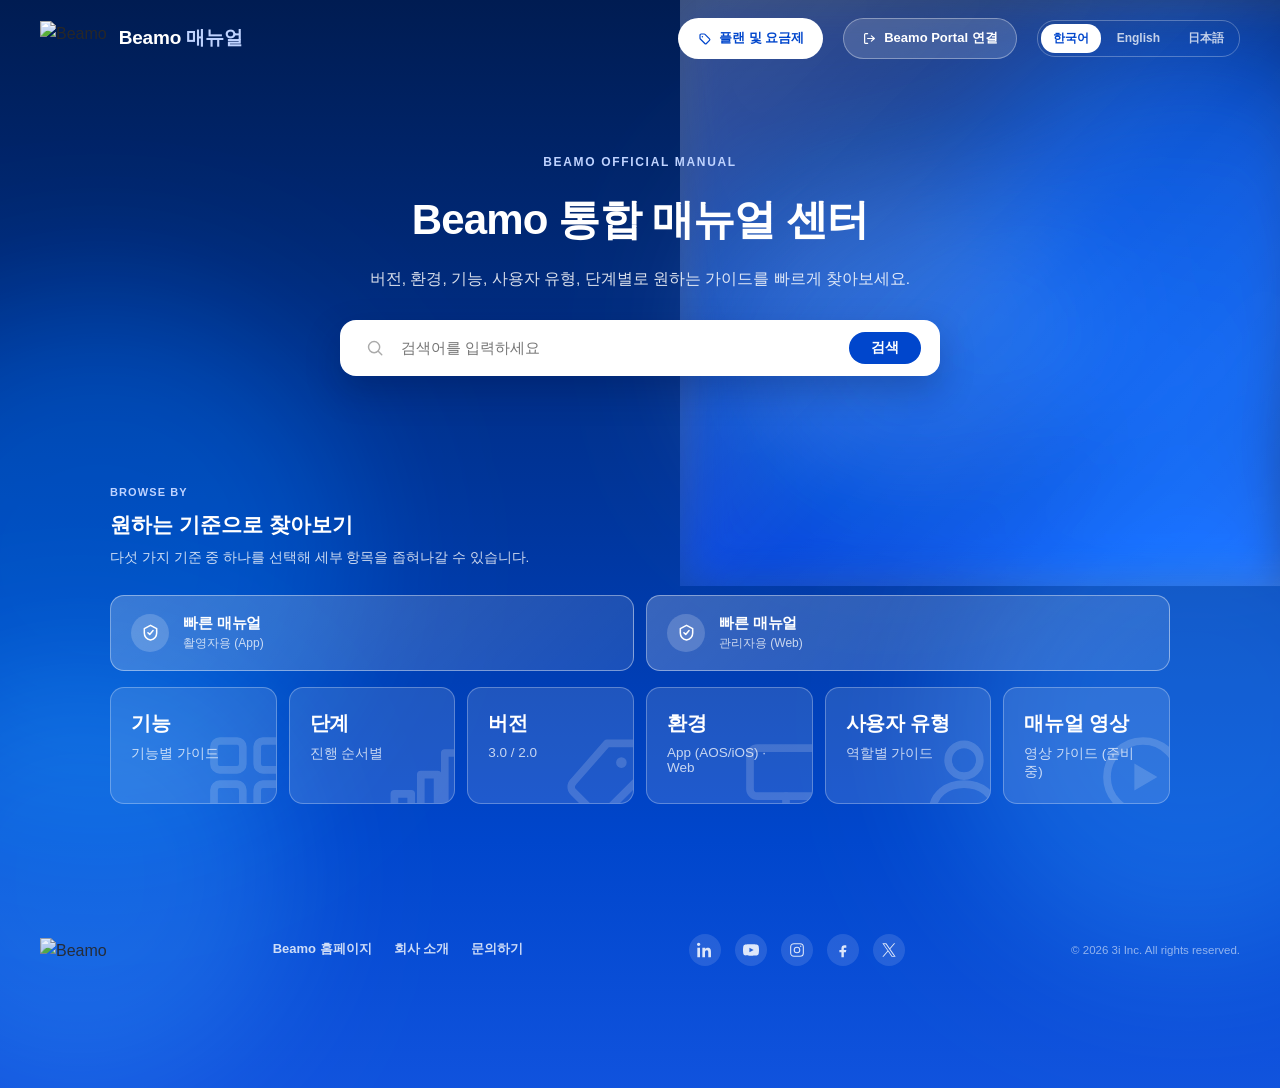
==== index.html @ 16f4d83b "Add plans button to the header in index.html" ====
<!DOCTYPE html>
<html lang="ko">
<head>
<meta charset="UTF-8" />
<meta name="viewport" content="width=device-width, initial-scale=1.0, maximum-scale=1.0, user-scalable=no" />
<title>Beamo Manual Center</title>
<link rel="icon" type="image/png" href="beamo-mark-blue.png" />
<link rel="stylesheet" href="style.css" />
</head>
<body>

<div class="page-blob-3" aria-hidden="true"></div>
<div class="page-blob-4" aria-hidden="true"></div>
<div class="page-blob-5" aria-hidden="true"></div>
<div class="cursor-glow" id="cursor-glow" aria-hidden="true"></div>

<div class="floating-search" id="floating-search">
  <button type="button" class="floating-search-btn" id="floating-search-btn" aria-label="search">
    <svg viewBox="0 0 20 20" fill="none" stroke="currentColor"><circle cx="9" cy="9" r="6.2" stroke-width="1.6"/><path d="M13.6 13.6 17.5 17.5" stroke-width="1.6" stroke-linecap="round"/></svg>
  </button>
  <input type="text" id="floating-search-input" class="floating-search-input" />
  <button type="button" class="floating-search-submit" id="floating-search-submit-btn">검색</button>
</div>

<header>
  <div class="logo" id="logo-home">
    <img src="beamo-mark-white.png" alt="Beamo" class="logo-mark" />
    <div class="logo-text" id="site-name">Beamo <span>매뉴얼</span></div>
  </div>
  <div class="header-right">
    <a href="plans.html" class="portal-btn plans-btn" id="plans-btn">
      <svg viewBox="0 0 20 20" fill="none" stroke="currentColor"><path d="M4 5.5A1.5 1.5 0 0 1 5.5 4h4.09a1.5 1.5 0 0 1 1.06.44l6 6a1.5 1.5 0 0 1 0 2.12l-4.09 4.09a1.5 1.5 0 0 1-2.12 0l-6-6A1.5 1.5 0 0 1 4 9.59V5.5Z" stroke-width="1.6" stroke-linecap="round" stroke-linejoin="round"/><circle cx="7.2" cy="7.7" r="1" fill="currentColor" stroke="none"/></svg>
      <span id="plans-btn-label">플랜 및 요금제</span>
    </a>
    <a href="https://accounts.beamo.ai/login" target="_blank" rel="noopener" class="portal-btn" id="portal-btn">
      <svg viewBox="0 0 20 20"><path d="M7.5 3.5H4.8a1.3 1.3 0 0 0-1.3 1.3v10.4a1.3 1.3 0 0 0 1.3 1.3h2.7M12.5 13.5 16.5 10 12.5 6.5M16 10H7.5" stroke-width="1.6" stroke-linecap="round" stroke-linejoin="round"/></svg>
      <span id="portal-btn-label">Beamo Portal 연결</span>
    </a>
    <div class="lang-switch">
      <button data-lang="ko" class="active">한국어</button>
      <button data-lang="en">English</button>
      <button data-lang="ja">日本語</button>
    </div>
  </div>
</header>

<section class="hero">
  <div class="hero-watermark" aria-hidden="true"></div>
  <div class="hero-label" id="hero-label">BEAMO OFFICIAL MANUAL</div>
  <h1 id="hero-title">Beamo 통합 매뉴얼 센터</h1>
  <p id="hero-subtitle">버전, 환경, 기능, 사용자 유형, 단계별로 원하는 가이드를 빠르게 찾아보세요.</p>
  <div class="hero-search">
    <span class="search-icon" aria-hidden="true"><svg viewBox="0 0 20 20" fill="none" stroke="currentColor"><circle cx="9" cy="9" r="6.2" stroke-width="1.6"/><path d="M13.6 13.6 17.5 17.5" stroke-width="1.6" stroke-linecap="round"/></svg></span>
    <input type="text" id="hero-search-input" placeholder="검색어를 입력하세요" />
    <button type="button" class="hero-search-submit" id="hero-search-submit-btn">검색</button>
  </div>
</section>

<section class="browse" id="browse-section">
  <div class="section-head">
    <div class="eng" id="browse-eng">BROWSE BY</div>
    <h2 id="browse-title">원하는 기준으로 찾아보기</h2>
    <p id="browse-desc">다섯 가지 기준 중 하나를 선택해 세부 항목을 좁혀나갈 수 있습니다.</p>
  </div>

  <div class="quick-manual-row" id="quick-manual-row">
    <button type="button" class="qm-btn" data-key="qm-surveyor-app">
      <span class="qm-icon"><svg viewBox="0 0 20 20" fill="none" stroke="currentColor"><path d="M10 2.5 3.5 6v4.5c0 3.7 2.7 6.4 6.5 7.5 3.8-1.1 6.5-3.8 6.5-7.5V6L10 2.5Z" stroke-width="1.6" stroke-linejoin="round"/><path d="M7.3 10.2 9.2 12l3.5-4" stroke-width="1.6" stroke-linecap="round" stroke-linejoin="round"/></svg></span>
      <span class="qm-content">
        <span class="qm-title" id="qm-surveyor-title"></span>
        <span class="qm-sub" id="qm-surveyor-sub"></span>
      </span>
    </button>
    <button type="button" class="qm-btn" data-key="qm-admin-web">
      <span class="qm-icon"><svg viewBox="0 0 20 20" fill="none" stroke="currentColor"><path d="M10 2.5 3.5 6v4.5c0 3.7 2.7 6.4 6.5 7.5 3.8-1.1 6.5-3.8 6.5-7.5V6L10 2.5Z" stroke-width="1.6" stroke-linejoin="round"/><path d="M7.3 10.2 9.2 12l3.5-4" stroke-width="1.6" stroke-linecap="round" stroke-linejoin="round"/></svg></span>
      <span class="qm-content">
        <span class="qm-title" id="qm-admin-title"></span>
        <span class="qm-sub" id="qm-admin-sub"></span>
      </span>
    </button>
  </div>

  <div class="tabs" id="tabs"></div>
  <div class="breadcrumb" id="breadcrumb"></div>

  <div class="panel" id="panel">
    <div class="chip-list" id="chip-list"></div>
    <div class="result-box">
      <div class="result-title" id="result-title"></div>
      <div id="result-area"></div>
    </div>
  </div>
</section>

<footer>
  <img src="beamo-mark-white.png" alt="Beamo" class="footer-logo" />
  <div class="footer-links" id="footer-links"></div>
  <div class="footer-social" id="footer-social"></div>
  <div class="footer-copy" id="footer-copy"></div>
</footer>

<script src="content-data.js"></script>
<script src="i18n-ui.js"></script>
<script src="app.js"></script>
</body>
</html>
---- style.css ----
@font-face {
  font-family: 'Pretendard';
  src: url('PretendardVariable.woff2') format('woff2-variations'), url('PretendardVariable.woff2') format('woff2');
  font-weight: 45 920;
  font-display: swap;
}

:root{
  --primary:#0046CC;
  --primary-hover:#3370DB;
  --primary-light:#E6EEFF;
  --text:#272727;
  --text-secondary:#4E4E4E;
  --caption:#aaaaaa;
  --border:#e8e8e8;
  --bg:#ffffff;
  --bg-soft:#f8f9fb;
  --gradient-brand:linear-gradient(135deg, #001C52 0%, #0046CC 55%, #2F6BFF 100%);
  --gradient-body-bg:linear-gradient(180deg, #001C52 0%, #0046CC 35%, #2F6BFF 65%, #001C52 100%);
}
*{box-sizing:border-box;margin:0;padding:0;}
html{scroll-behavior:smooth;touch-action:pan-y;-webkit-text-size-adjust:100%;text-size-adjust:100%;}
html.zoom-allowed{touch-action:auto;}
html.zoom-allowed body{touch-action:auto;}
body{
  position:relative;overflow-x:hidden;touch-action:pan-y;
  font-family:'Pretendard', -apple-system, sans-serif;
  color:var(--text);
  background-color:#001C52;
  background-image:var(--gradient-body-bg);
  background-size:100% 2400px;
  background-repeat:no-repeat;
  line-height:1.6;
}
body::before{
  content:"";position:absolute;z-index:-1;pointer-events:none;
  top:20px;right:-140px;width:460px;height:460px;border-radius:50%;
  background:#2F6BFF;filter:blur(70px);opacity:0.42;mix-blend-mode:screen;
  animation:pageBlobA 18s ease-in-out infinite;
}
body::after{
  content:"";position:absolute;z-index:-1;pointer-events:none;
  top:300px;left:-160px;width:520px;height:520px;border-radius:50%;
  background:#0046CC;filter:blur(70px);opacity:0.45;mix-blend-mode:screen;
  animation:pageBlobB 22s ease-in-out infinite;
}
.page-blob-3{
  position:absolute;z-index:-1;pointer-events:none;
  top:170px;left:56%;width:340px;height:340px;border-radius:50%;
  background:#7fa8ff;filter:blur(65px);opacity:0.28;mix-blend-mode:screen;
  animation:pageBlobC 15s ease-in-out infinite;
}
.page-blob-4{
  position:absolute;z-index:-1;pointer-events:none;
  bottom:40px;right:-150px;width:480px;height:480px;border-radius:50%;
  background:#2F6BFF;filter:blur(70px);opacity:0.4;mix-blend-mode:screen;
  animation:pageBlobD 19s ease-in-out infinite;
}
.page-blob-5{
  position:absolute;z-index:-1;pointer-events:none;
  bottom:-90px;left:-130px;width:420px;height:420px;border-radius:50%;
  background:#2F6BFF;filter:blur(65px);opacity:0.36;mix-blend-mode:screen;
  animation:pageBlobE 16s ease-in-out infinite;
}
@keyframes pageBlobA{0%,100%{transform:translate(0,0) scale(1);}50%{transform:translate(-40px,35px) scale(1.12);}}
@keyframes pageBlobB{0%,100%{transform:translate(0,0) scale(1);}50%{transform:translate(35px,-30px) scale(1.08);}}
@keyframes pageBlobC{0%,100%{transform:translate(0,0) scale(1);}50%{transform:translate(-25px,-30px) scale(0.92);}}
@keyframes pageBlobD{0%,100%{transform:translate(0,0) scale(1);}50%{transform:translate(-30px,-25px) scale(1.1);}}
@keyframes pageBlobE{0%,100%{transform:translate(0,0) scale(1);}50%{transform:translate(30px,20px) scale(0.94);}}
@media (prefers-reduced-motion: reduce){
  body::before,body::after,.page-blob-3,.page-blob-4,.page-blob-5{animation:none !important;}
}
.cursor-glow{
  position:fixed;top:0;left:0;z-index:9999;pointer-events:none;
  width:26px;height:26px;margin:-13px 0 0 -13px;border-radius:50%;
  background:radial-gradient(circle, rgba(120,170,255,0.9) 0%, rgba(70,140,255,0.35) 45%, rgba(70,140,255,0) 72%);
  filter:blur(3px);mix-blend-mode:screen;
  opacity:0;transition:opacity .25s ease, transform .12s ease-out;
  will-change:transform;
}
.cursor-glow.active{opacity:1;}
@media (prefers-reduced-motion: reduce){
  .cursor-glow{transition:opacity .25s ease;}
}
a{text-decoration:none;color:inherit;}
button{font-family:inherit;cursor:pointer;border:none;background:none;}
ul{list-style:none;}

/* ---------- Header ---------- */
header{
  position:sticky;top:0;z-index:50;
  display:flex;align-items:center;justify-content:space-between;
  padding:18px 40px;
  background:transparent;
  box-shadow:none;
  transition:background .25s ease, box-shadow .25s ease, backdrop-filter .25s ease;
}
header.scrolled{
  background:rgba(0,20,70,0.62);
  backdrop-filter:blur(14px) saturate(1.4);
  -webkit-backdrop-filter:blur(14px) saturate(1.4);
  box-shadow:0 2px 18px rgba(0,20,70,0.18);
}
.logo{display:flex;align-items:center;gap:12px;cursor:pointer;}
.logo-mark{
  height:34px;width:auto;display:block;flex-shrink:0;
}
.logo-text{font-weight:800;font-size:19px;letter-spacing:-0.01em;color:#fff;white-space:nowrap;}
.logo-text span{color:#BFD3FF;}
.header-right{display:flex;align-items:center;gap:20px;}
.portal-btn{
  display:flex;align-items:center;gap:7px;
  padding:9px 18px;border:1.5px solid rgba(255,255,255,0.35);border-radius:22px;
  background:rgba(255,255,255,0.14);color:#fff;font-size:13px;font-weight:700;
  white-space:nowrap;transition:all .15s ease;
}
.portal-btn svg{width:15px;height:15px;stroke:currentColor;fill:none;flex-shrink:0;}
.portal-btn:hover{background:#fff;color:var(--primary);border-color:transparent;}
.plans-btn{background:#fff;color:var(--primary);border-color:transparent;}
.plans-btn:hover{background:var(--primary-light);color:var(--primary);}
.lang-switch{display:flex;gap:4px;border:1.5px solid rgba(255,255,255,0.28);border-radius:18px;padding:3px;}
.lang-switch button{
  font-size:12px;font-weight:600;padding:6px 12px;border-radius:14px;color:rgba(255,255,255,0.75);
}
.lang-switch button.active{background:#fff;color:var(--primary);}

/* ---------- Hero ---------- */
.hero{
  position:relative;overflow:visible;
  text-align:center;padding:76px 24px 60px;
  background:transparent;
  transition:padding .6s cubic-bezier(.4,0,.2,1), text-align .6s ease;
}
.hero-watermark{
  position:absolute;top:50%;right:-60px;transform:translateY(-50%);
  width:660px;height:660px;pointer-events:none;
  -webkit-mask-image:url("beamo-mark-white.png");
  mask-image:url("beamo-mark-white.png");
  -webkit-mask-size:contain;mask-size:contain;
  -webkit-mask-repeat:no-repeat;mask-repeat:no-repeat;
  -webkit-mask-position:center;mask-position:center;
  background:linear-gradient(135deg, rgba(255,255,255,0.22) 0%, rgba(255,255,255,0.04) 55%, rgba(255,255,255,0.12) 100%);
  backdrop-filter:blur(22px) saturate(1.3) brightness(1.12);
  -webkit-backdrop-filter:blur(22px) saturate(1.3) brightness(1.12);
  filter:drop-shadow(0 0 40px rgba(255,255,255,0.14));
  animation:heroMarkFloat 10s ease-in-out infinite;
  transition:opacity .6s ease;
}
.hero-watermark::after{
  content:"";position:absolute;inset:0;
  -webkit-mask-image:inherit;mask-image:inherit;
  -webkit-mask-size:contain;mask-size:contain;
  -webkit-mask-repeat:no-repeat;mask-repeat:no-repeat;
  -webkit-mask-position:center;mask-position:center;
  background:linear-gradient(200deg, rgba(255,255,255,0.32) 0%, rgba(255,255,255,0) 30%);
  mix-blend-mode:overlay;
}
@keyframes heroMarkFloat{0%,100%{transform:translateY(-50%) rotate(0deg);}50%{transform:translateY(calc(-50% + 14px)) rotate(-1.5deg);}}
@media (prefers-reduced-motion: reduce){
  .hero-watermark{animation:none !important;}
}
.hero-label{
  position:relative;z-index:2;font-size:12px;font-weight:700;color:#BFD3FF;letter-spacing:0.14em;
  margin-bottom:14px;max-height:40px;overflow:hidden;
  transition:opacity .5s ease, max-height .6s ease, margin .6s ease;
}
.hero h1{
  position:relative;z-index:2;font-size:42px;font-weight:800;letter-spacing:-0.02em;margin-bottom:14px;color:#fff;
  transition:font-size .6s cubic-bezier(.4,0,.2,1), margin .6s ease;
}
.hero p{
  position:relative;z-index:2;font-size:15.5px;color:rgba(255,255,255,0.85);margin-bottom:28px;
  max-height:80px;overflow:hidden;
  transition:opacity .5s ease, max-height .6s ease, margin .6s ease;
}
.hero-search{
  position:relative;z-index:2;max-width:600px;margin:0 auto;display:flex;align-items:center;gap:10px;
  background:#fff;border:1.5px solid rgba(255,255,255,0.4);border-radius:16px;
  padding:11px 18px;box-shadow:0 14px 34px rgba(0,15,60,0.25);
  max-height:80px;
  transition:opacity .45s ease, max-height .6s ease, margin .6s ease, padding .6s ease, border-width .45s ease, box-shadow .45s ease, visibility 0s linear 0s;
}
.hero-search input{flex:1;min-width:0;border:none;outline:none;font-size:14.5px;font-family:inherit;}
.hero-search .search-icon{display:flex;align-items:center;justify-content:center;color:var(--caption);flex-shrink:0;width:32px;height:32px;border-radius:50%;}
.hero-search .search-icon svg{width:18px;height:18px;stroke:currentColor;fill:none;}
.hero-search-submit{
  flex-shrink:0;background:var(--primary);color:#fff;font-size:13.5px;font-weight:700;
  padding:7px 22px;border-radius:20px;transition:background .15s ease;
}
.hero-search-submit:hover{background:var(--primary-hover);}

/* ---------- Hero: compact state once the user starts browsing ---------- */
body.browsing .hero{padding:20px 40px;text-align:left;}
body.browsing .hero-watermark{opacity:0;}
body.browsing .hero-label{opacity:0;max-height:0;margin-bottom:0;pointer-events:none;}
body.browsing .hero h1{font-size:17px;margin-bottom:0;}
body.browsing .hero p{opacity:0;max-height:0;margin-bottom:0;pointer-events:none;}
body.browsing .hero-search{
  opacity:0;max-height:0;margin:0;padding:0;border-width:0;box-shadow:none;overflow:hidden;
  pointer-events:none;visibility:hidden;
  transition:opacity .45s ease, max-height .6s ease, margin .6s ease, padding .6s ease, border-width .45s ease, box-shadow .45s ease, visibility 0s linear .6s;
}

/* ---------- Floating search (shown once compact, hover/focus to expand) ---------- */
.floating-search{
  position:fixed;right:28px;bottom:48px;z-index:70;
  display:flex;align-items:center;
  background:#fff;border-radius:26px;
  box-shadow:0 10px 30px rgba(0,20,70,0.22);
  width:52px;height:52px;overflow:hidden;
  opacity:0;transform:translateY(14px) scale(0.92);pointer-events:none;
  transition:width .4s cubic-bezier(.4,0,.2,1), opacity .45s ease, transform .45s ease, box-shadow .2s ease;
}
body.browsing .floating-search{opacity:1;transform:translateY(0) scale(1);pointer-events:auto;}
body.mobile-article-view .floating-search{display:none;}
.floating-search:hover,
.floating-search:focus-within{
  width:360px;box-shadow:0 14px 38px rgba(0,20,70,0.3);
}
.floating-search-btn{
  width:52px;height:52px;flex-shrink:0;
  display:flex;align-items:center;justify-content:center;
  color:var(--primary);background:none;border:none;cursor:pointer;border-radius:50%;
}
.floating-search-btn svg{width:19px;height:19px;stroke:currentColor;fill:none;}
.floating-search-input{
  flex:1;min-width:0;border:none;outline:none;background:none;
  font-size:13.5px;font-family:inherit;color:var(--text);
  padding-right:0;opacity:0;
  transition:opacity .2s ease .1s;
}
.floating-search:hover .floating-search-input,
.floating-search:focus-within .floating-search-input{
  opacity:1;padding-right:10px;
}
.floating-search-submit{
  flex-shrink:0;background:var(--primary);color:#fff;font-size:13px;font-weight:700;
  padding:0 18px;height:38px;margin-right:7px;border-radius:19px;
  width:0;opacity:0;overflow:hidden;padding-left:0;padding-right:0;margin-right:0;
  transition:opacity .2s ease, background .15s ease;
}
.floating-search:hover .floating-search-submit,
.floating-search:focus-within .floating-search-submit{
  width:auto;opacity:1;padding:0 18px;margin-right:7px;
}
.floating-search-submit:hover{background:var(--primary-hover);}
@media (prefers-reduced-motion: reduce){
  .hero,.hero-watermark,.hero-label,.hero h1,.hero p,.hero-search,.floating-search,.floating-search-input{transition:none !important;}
}

/* ---------- Browse-by section ---------- */
.browse{padding:48px 40px 72px;max-width:1140px;margin:0 auto;}
.section-head{margin-bottom:26px;}
.section-head .eng{font-size:11px;font-weight:700;color:#BFD3FF;letter-spacing:0.1em;margin-bottom:6px;}
.section-head h2{font-size:21px;font-weight:800;color:#fff;}
.section-head p{font-size:13.5px;color:rgba(255,255,255,0.8);margin-top:6px;word-break:keep-all;}

.tabs{
  display:grid;grid-template-columns:repeat(6,1fr);gap:12px;margin-bottom:26px;
}
.tab-btn{
  position:relative;overflow:hidden;
  display:flex;flex-direction:column;align-items:flex-start;gap:8px;
  padding:22px 20px;border:1.5px solid rgba(255,255,255,0.28);border-radius:14px;
  background:rgba(255,255,255,0.12);transition:all .15s ease;text-align:left;
}
.tab-btn:hover{border-color:rgba(255,255,255,0.5);background:rgba(255,255,255,0.18);}
.tab-btn.active{
  background:#fff;border-color:transparent;
  box-shadow:
    0 0 32px 6px rgba(70,140,255,0.7),
    0 14px 30px rgba(0,10,45,0.4);
}
.tab-icon{
  position:absolute;z-index:0;bottom:-22px;right:-22px;
  width:96px;height:96px;color:#fff;opacity:0.16;pointer-events:none;
}
.tab-icon svg{width:100%;height:100%;stroke:currentColor;fill:none;}
.tab-btn.active .tab-icon{color:var(--primary);}
.tab-content{position:relative;z-index:1;display:flex;flex-direction:column;gap:8px;}
.tab-title{font-size:19.5px;font-weight:800;color:#fff;letter-spacing:-0.01em;}
.tab-btn.active .tab-title{color:var(--text);}
.tab-sub{font-size:13.5px;color:rgba(255,255,255,0.75);}
.tab-btn.active .tab-sub{color:var(--caption);}

/* quick manual CTA row (above the 5 browse-by cards) */
.quick-manual-row{
  display:grid;grid-template-columns:1fr 1fr;gap:12px;margin-bottom:16px;
}
.qm-btn{
  display:flex;align-items:center;gap:14px;
  padding:18px 20px;border:1.5px solid rgba(255,255,255,0.4);border-radius:14px;
  background:linear-gradient(135deg, rgba(255,255,255,0.22) 0%, rgba(255,255,255,0.1) 100%);
  text-align:left;transition:all .15s ease;
}
.qm-btn:hover{border-color:#fff;background:linear-gradient(135deg, rgba(255,255,255,0.3) 0%, rgba(255,255,255,0.14) 100%);}
.qm-btn.active{
  background:#fff;border-color:transparent;
  box-shadow:
    0 0 32px 6px rgba(70,140,255,0.7),
    0 14px 30px rgba(0,10,45,0.4);
}
.qm-icon{
  flex-shrink:0;width:38px;height:38px;border-radius:50%;
  display:flex;align-items:center;justify-content:center;
  background:rgba(255,255,255,0.18);color:#fff;
}
.qm-btn.active .qm-icon{background:var(--primary-light);color:var(--primary);}
.qm-icon svg{width:19px;height:19px;}
.qm-content{display:flex;flex-direction:column;gap:2px;}
.qm-title{font-size:15px;font-weight:800;color:#fff;letter-spacing:-0.01em;}
.qm-btn.active .qm-title{color:var(--text);}
.qm-sub{font-size:12px;color:rgba(255,255,255,0.75);}
.qm-btn.active .qm-sub{color:var(--caption);}

/* breadcrumb */
.breadcrumb{
  display:none;align-items:center;flex-wrap:wrap;gap:7px;font-size:13px;color:var(--text-secondary);
  margin-bottom:18px;padding:12px 16px;background:#fff;border-radius:10px;
  box-shadow:0 4px 14px rgba(0,20,70,0.12);
}
body.browsing .breadcrumb{display:flex;}
.breadcrumb b{color:var(--primary);font-weight:700;cursor:pointer;}
.breadcrumb .crumb-current{color:var(--text);font-weight:700;}

/* panel: chip list + results — hidden on first landing until a card is picked */
.panel{display:none;grid-template-columns:1fr 1.7fr;gap:22px;align-items:stretch;transition:grid-template-columns .15s ease;}
body.browsing .panel{display:grid;}
.panel.reading-mode{grid-template-columns:1fr;}
.panel.reading-mode .chip-list{display:none;}
.chip-list{display:flex;flex-direction:column;gap:9px;}
.chip{
  display:flex;align-items:center;justify-content:space-between;gap:10px;
  padding:13px 16px;border:1.5px solid transparent;border-radius:12px;
  font-size:13.5px;font-weight:700;color:var(--text);background:#fff;transition:all .15s ease;
  box-shadow:0 4px 14px rgba(0,20,70,0.12);
}
.chip:hover{border-color:var(--primary);box-shadow:0 6px 16px rgba(0,20,70,0.18);}
.chip.active{background:var(--primary-light);border-color:var(--primary);color:var(--primary);}
.chip .count{font-size:11.5px;color:var(--caption);font-weight:600;}
.chip.active .count{color:var(--primary);}

/* result / article list */
.result-box{
  border:1px solid var(--border);border-radius:12px;padding:18px;min-height:320px;background:#fff;
  box-shadow:0 10px 30px rgba(0,20,70,0.16);
  transition:max-width .15s ease, padding .15s ease;
}
.panel.reading-mode .result-box{
  padding:36px 44px;background:#fff;
}
.result-title{font-size:13.5px;font-weight:700;margin-bottom:15px;color:var(--text-secondary);}
.panel.reading-mode .result-title{display:none;}
.article-card{
  display:flex;align-items:flex-start;gap:13px;
  background:#fff;border:1.5px solid var(--border);border-radius:11px;
  padding:15px 16px;margin-bottom:10px;cursor:pointer;transition:all .15s;
}
.article-card:hover{border-color:var(--primary);box-shadow:0 6px 16px rgba(0,70,204,0.08);}
.article-card .badge{
  flex-shrink:0;font-size:10.5px;font-weight:700;color:var(--primary);
  background:var(--primary-light);border-radius:6px;padding:4px 9px;white-space:nowrap;
}
.article-card .a-title{font-size:14.5px;font-weight:700;color:var(--text);margin-bottom:4px;}
.article-card .a-snippet{font-size:12.5px;color:var(--text-secondary);
  display:-webkit-box;-webkit-line-clamp:2;-webkit-box-orient:vertical;overflow:hidden;}
.article-card mark{background:var(--primary-light);color:var(--primary);font-weight:700;border-radius:3px;padding:0 1px;}
.empty-state{
  display:flex;flex-direction:column;align-items:center;justify-content:center;
  height:260px;color:var(--caption);font-size:13px;text-align:center;gap:6px;
}
.empty-state .em-icon{font-size:28px;margin-bottom:4px;}

/* article detail — full document reading view */
.article-detail{background:#fff;border-radius:12px;}
.a-top-row{display:flex;align-items:center;justify-content:space-between;gap:12px;margin-bottom:24px;flex-wrap:wrap;}
.back-btn{
  display:inline-flex;align-items:center;gap:7px;font-size:13.5px;font-weight:700;
  color:var(--primary);padding:9px 6px;
}
.share-btn{
  display:inline-flex;align-items:center;gap:7px;font-size:13px;font-weight:700;
  color:var(--primary);background:var(--primary-light);border-radius:8px;padding:8px 14px;
  transition:all .15s ease;
}
.share-btn svg{width:16px;height:16px;flex-shrink:0;}
.share-btn:hover{background:var(--primary);color:#fff;}
.share-btn.copied{background:#1a9c5e;color:#fff;}
.article-detail .a-badge-row{margin-bottom:12px;}
.article-detail .a-badge-row span{
  font-size:11.5px;font-weight:700;color:var(--primary);background:var(--primary-light);
  padding:5px 12px;border-radius:7px;
}
.article-detail h3.a-doc-title{font-size:27px;font-weight:800;margin-bottom:26px;line-height:1.4;letter-spacing:-0.01em;}
.article-body{font-size:15px;color:var(--text-secondary);}
.article-body h2{font-size:18px;font-weight:700;color:var(--text);margin:28px 0 12px;}
.article-body h3{font-size:15.5px;font-weight:700;color:var(--text);margin:22px 0 10px;}
.article-body h4{font-size:14px;font-weight:700;color:var(--text);margin:18px 0 8px;}
.article-body p{margin-bottom:14px;line-height:1.8;}
.article-body ul, .article-body ol{margin:0 0 14px 22px;}
.article-body ul{list-style:disc;}
.article-body ul ul{list-style:circle;margin-bottom:0;}
.article-body li{margin-bottom:8px;line-height:1.8;}
.article-body strong{color:var(--text);font-weight:700;}
.article-body hr{border:none;border-top:1px solid var(--border);margin:26px 0;}
.article-body img{max-width:100%;height:auto;border-radius:10px;border:1px solid var(--border);margin:10px 0 18px;display:block;cursor:zoom-in;transition:opacity .15s ease;}
.article-body img:hover{opacity:0.88;}
.article-body img.img-portrait{max-width:50%;}

/* image lightbox */
.lightbox-overlay{
  position:fixed;inset:0;z-index:200;background:rgba(20,20,24,0.88);
  display:none;align-items:center;justify-content:center;padding:40px;
  cursor:zoom-out;
}
.lightbox-overlay.open{display:flex;}
.lightbox-overlay .lightbox-img{
  max-width:100%;max-height:100%;border-radius:8px;
  box-shadow:0 20px 60px rgba(0,0,0,0.5);cursor:default;
}
.lightbox-overlay .lightbox-close{
  position:absolute;top:20px;right:28px;font-size:32px;line-height:1;color:#fff;
  background:rgba(255,255,255,0.12);border-radius:50%;width:40px;height:40px;
  display:flex;align-items:center;justify-content:center;cursor:pointer;
}
.lightbox-overlay .lightbox-close:hover{background:rgba(255,255,255,0.24);}
.article-body table{width:100%;border-collapse:collapse;margin:12px 0 20px;font-size:12.5px;}
.article-body th, .article-body td{border:1px solid var(--border);padding:9px 11px;text-align:left;vertical-align:top;white-space:normal;word-break:keep-all;overflow-wrap:break-word;}
/* Japanese prose has no spaces to break at — keep-all would refuse to wrap at all and blow out the table width, so let Japanese use normal CJK line-breaking instead */
html:lang(ja) .article-body th, html:lang(ja) .article-body td{word-break:normal;}
.article-body th{background:var(--bg-soft);font-weight:700;color:var(--text);}
.article-body td[colspan]{background:var(--primary-light);font-weight:600;color:var(--text);}
.article-body a[data-goto-key]{color:var(--primary);font-weight:600;text-decoration:underline;cursor:pointer;}
.article-body a[data-goto-key]:hover{color:var(--primary-hover);}
.article-body a[data-goto-key] strong{color:inherit;}

.external-link-box{
  margin-top:24px;padding:16px 18px;background:var(--primary-light);border-radius:12px;
  display:flex;align-items:center;justify-content:space-between;gap:12px;flex-wrap:wrap;
}
.external-link-box span{font-size:13.5px;color:var(--text);font-weight:500;}
.external-link-box a.ext-btn{
  background:var(--gradient-brand);color:#fff;font-size:13px;font-weight:700;
  padding:10px 18px;border-radius:9px;white-space:nowrap;box-shadow:0 4px 12px rgba(0,70,204,0.25);
}

/* search results mode */
.search-info{font-size:13px;color:var(--text-secondary);margin-bottom:15px;}
.search-info b{color:var(--primary);}

/* ---------- Footer ---------- */
footer{
  padding:32px 40px;
  display:flex;justify-content:space-between;align-items:center;flex-wrap:wrap;gap:16px;
  background:transparent;
}
.footer-logo{height:24px;width:auto;opacity:0.9;}
.footer-links{display:flex;gap:22px;font-size:13px;color:rgba(255,255,255,0.8);flex-wrap:wrap;}
.footer-links button,.footer-links a{font-size:13px;font-weight:600;color:rgba(255,255,255,0.8);}
.footer-links button:hover,.footer-links a:hover{color:#fff;}
.footer-social{display:flex;gap:14px;align-items:center;}
.footer-social .social-link{display:flex;align-items:center;justify-content:center;width:32px;height:32px;border-radius:50%;background:rgba(255,255,255,0.12);color:rgba(255,255,255,0.85);transition:all .15s ease;}
.footer-social .social-link svg{width:16px;height:16px;}
.footer-social .social-link:hover{background:rgba(255,255,255,0.22);color:#fff;}
.footer-copy{font-size:11.5px;color:rgba(255,255,255,0.55);}

@media (max-width:900px){
  .tabs{grid-template-columns:repeat(3,1fr);}
  .panel{grid-template-columns:1fr;}
  .header-right{gap:10px;}
  .portal-btn span{display:none;}
  .portal-btn{padding:9px;border-radius:50%;}
  .panel.reading-mode .result-box{padding:24px 20px;}

  .logo-text{font-size:16px;}
  .lang-switch button{font-size:11px;padding:5px 9px;}
  .hero-label{font-size:10.5px;}
  .hero h1{font-size:30px;}
  .hero p{font-size:13.5px;}
  .hero-search input{font-size:13.5px;}
  .section-head h2{font-size:18px;}
  .section-head p{font-size:12.5px;}
  .tab-title{font-size:17px;}
  .tab-sub{font-size:12px;}
  .hero-watermark{width:480px;height:480px;right:-80px;}
}
@media (max-width:600px){
  .tabs{grid-template-columns:repeat(2,1fr);}
  .quick-manual-row{grid-template-columns:1fr;}

  .article-card{flex-direction:column;align-items:flex-start;}
  .article-card .badge{white-space:normal;}

  .logo-text{font-size:14px;}
  .lang-switch button{font-size:10px;padding:4px 7px;}
  .hero-label{font-size:9.5px;letter-spacing:0.1em;}
  .hero h1{font-size:23px;margin-bottom:10px;}
  .hero p{font-size:11px;}
  .hero-search input{font-size:13px;}
  .section-head h2{font-size:16.5px;}
  .section-head p{font-size:11px;}
  .tab-title{font-size:15.5px;}
  .tab-sub{font-size:11.5px;}
  .hero-watermark{width:360px;height:360px;right:-90px;}

  header{padding:14px 16px;}
  .logo{gap:8px;}
  .logo-mark{height:28px;}
  .logo-text{font-size:13px;}
}

/* ---------- Mobile: distraction-free article reading page ---------- */
@media (max-width:760px){
  body.mobile-article-view{background-color:#fff;background-image:none;}
  body.mobile-article-view::before,
  body.mobile-article-view::after,
  body.mobile-article-view .page-blob-3,
  body.mobile-article-view .page-blob-4,
  body.mobile-article-view .page-blob-5,
  body.mobile-article-view .cursor-glow,
  body.mobile-article-view header,
  body.mobile-article-view .hero,
  body.mobile-article-view .section-head,
  body.mobile-article-view .quick-manual-row,
  body.mobile-article-view .tabs,
  body.mobile-article-view .breadcrumb,
  body.mobile-article-view footer{
    display:none;
  }
  body.mobile-article-view .browse{padding:0;max-width:none;}
  body.mobile-article-view .panel{gap:0;}
  body.mobile-article-view .panel.reading-mode .result-box{
    border:none;border-radius:0;box-shadow:none;
    padding:20px 18px 100px;max-width:none;min-height:100vh;background:#fff;
  }
  body.mobile-article-view .article-detail{border-radius:0;}
  body.mobile-article-view .a-top-row{
    position:fixed;left:0;right:0;bottom:0;z-index:200;
    margin:0;padding:12px 16px;background:#fff;
    box-shadow:0 -6px 20px rgba(0,20,70,0.14);
  }
  body.mobile-article-view .back-btn{
    flex:1;justify-content:center;padding:12px;margin:0;
    background:var(--primary-light);border-radius:10px;color:var(--primary);
  }
  body.mobile-article-view .share-btn{flex-shrink:0;}
}

/* ---------- Plans & Pricing page ---------- */
.plans-hero{
  position:relative;overflow:visible;
  text-align:center;padding:76px 24px 48px;
}
.plans-hero .hero-label{
  font-size:12.5px;font-weight:800;letter-spacing:0.14em;color:#BFD3FF;margin-bottom:14px;
}
.plans-hero h1{font-size:38px;font-weight:800;color:#fff;letter-spacing:-0.02em;margin-bottom:14px;}
.plans-hero p{font-size:15px;color:rgba(255,255,255,0.82);max-width:560px;margin:0 auto;}
.plans-notice{
  max-width:720px;margin:28px auto 0;padding:14px 18px;
  background:rgba(255,255,255,0.1);border:1px solid rgba(255,255,255,0.28);border-radius:12px;
  color:rgba(255,255,255,0.88);font-size:13px;line-height:1.55;text-align:left;
}
.plans-section{max-width:1080px;margin:0 auto;padding:0 24px 90px;}
.plans-grid{
  display:grid;grid-template-columns:repeat(3,1fr);gap:22px;margin-top:8px;
}
.plan-card{
  background:rgba(255,255,255,0.08);border:1.5px solid rgba(255,255,255,0.22);border-radius:20px;
  padding:32px 26px;display:flex;flex-direction:column;gap:18px;color:#fff;
  transition:transform .2s ease, border-color .2s ease;
}
.plan-card:hover{transform:translateY(-4px);border-color:rgba(255,255,255,0.4);}
.plan-card.featured{background:rgba(255,255,255,0.16);border-color:#BFD3FF;position:relative;}
.plan-card.featured::before{
  content:attr(data-tag);position:absolute;top:-13px;left:26px;
  background:#fff;color:var(--primary);font-size:11px;font-weight:800;
  padding:5px 12px;border-radius:20px;letter-spacing:0.02em;
}
.plan-name{font-size:18px;font-weight:800;}
.plan-price{font-size:15px;font-weight:700;color:#BFD3FF;}
.plan-price .plan-price-note{display:block;font-size:12px;font-weight:500;color:rgba(255,255,255,0.65);margin-top:4px;}
.plan-features{display:flex;flex-direction:column;gap:10px;flex:1;}
.plan-features li{
  font-size:13.5px;color:rgba(255,255,255,0.85);padding-left:20px;position:relative;line-height:1.5;
}
.plan-features li::before{
  content:"";position:absolute;left:0;top:6px;width:7px;height:7px;border-radius:50%;
  background:#BFD3FF;
}
.plan-cta{
  display:flex;align-items:center;justify-content:center;gap:6px;
  padding:11px 18px;border-radius:22px;background:#fff;color:var(--primary);
  font-size:13.5px;font-weight:700;transition:background .15s ease;
}
.plan-cta:hover{background:var(--primary-light);}
.plans-back-row{max-width:1080px;margin:0 auto;padding:0 24px;}
.plans-back-row .portal-btn{display:inline-flex;}

@media (max-width:900px){
  .plans-grid{grid-template-columns:1fr;}
  .plans-hero{padding:56px 20px 40px;}
  .plans-hero h1{font-size:28px;}
}
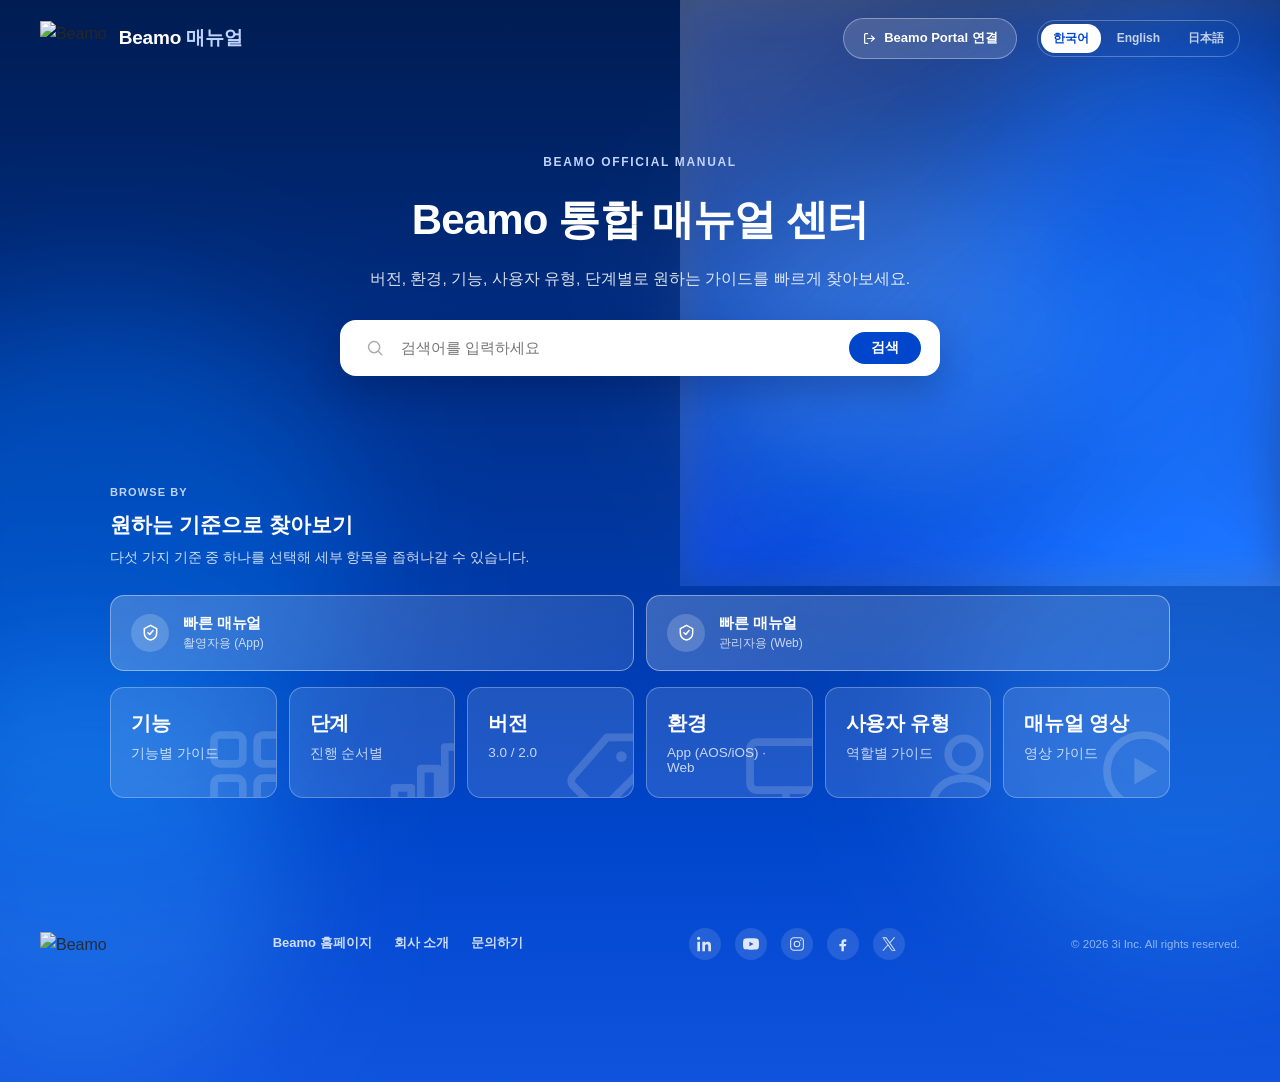
==== commit 04fb80bf: "Temporarily hide Plans & Pricing page link from nav 요금제(Plans & Pricing) 페이지 헤더 링크를 임시로 주석 처리해 메인 사이" ====
--- a/index.html
+++ b/index.html
@@ -28,10 +28,10 @@
     <div class="logo-text" id="site-name">Beamo <span>매뉴얼</span></div>
   </div>
   <div class="header-right">
-    <a href="plans.html" class="portal-btn plans-btn" id="plans-btn">
+    <!-- 요금제 페이지 임시 비공개 처리 (2026-08-28, plans.html/plans.json은 보관됨) <a href="plans.html" class="portal-btn plans-btn" id="plans-btn">
       <svg viewBox="0 0 20 20" fill="none" stroke="currentColor"><path d="M4 5.5A1.5 1.5 0 0 1 5.5 4h4.09a1.5 1.5 0 0 1 1.06.44l6 6a1.5 1.5 0 0 1 0 2.12l-4.09 4.09a1.5 1.5 0 0 1-2.12 0l-6-6A1.5 1.5 0 0 1 4 9.59V5.5Z" stroke-width="1.6" stroke-linecap="round" stroke-linejoin="round"/><circle cx="7.2" cy="7.7" r="1" fill="currentColor" stroke="none"/></svg>
       <span id="plans-btn-label">플랜 및 요금제</span>
-    </a>
+    </a> -->
     <a href="https://accounts.beamo.ai/login" target="_blank" rel="noopener" class="portal-btn" id="portal-btn">
       <svg viewBox="0 0 20 20"><path d="M7.5 3.5H4.8a1.3 1.3 0 0 0-1.3 1.3v10.4a1.3 1.3 0 0 0 1.3 1.3h2.7M12.5 13.5 16.5 10 12.5 6.5M16 10H7.5" stroke-width="1.6" stroke-linecap="round" stroke-linejoin="round"/></svg>
       <span id="portal-btn-label">Beamo Portal 연결</span>
--- a/style.css
+++ b/style.css
@@ -116,8 +116,6 @@
 }
 .portal-btn svg{width:15px;height:15px;stroke:currentColor;fill:none;flex-shrink:0;}
 .portal-btn:hover{background:#fff;color:var(--primary);border-color:transparent;}
-.plans-btn{background:#fff;color:var(--primary);border-color:transparent;}
-.plans-btn:hover{background:var(--primary-light);color:var(--primary);}
 .lang-switch{display:flex;gap:4px;border:1.5px solid rgba(255,255,255,0.28);border-radius:18px;padding:3px;}
 .lang-switch button{
   font-size:12px;font-weight:600;padding:6px 12px;border-radius:14px;color:rgba(255,255,255,0.75);
@@ -555,7 +553,7 @@
   font-size:12.5px;font-weight:800;letter-spacing:0.14em;color:#BFD3FF;margin-bottom:14px;
 }
 .plans-hero h1{font-size:38px;font-weight:800;color:#fff;letter-spacing:-0.02em;margin-bottom:14px;}
-.plans-hero p{font-size:15px;color:rgba(255,255,255,0.82);max-width:560px;margin:0 auto;}
+.plans-hero p{font-size:15px;color:rgba(255,255,255,0.82);max-width:560px;margin:0 auto;text-wrap:balance;word-break:keep-all;}
 .plans-notice{
   max-width:720px;margin:28px auto 0;padding:14px 18px;
   background:rgba(255,255,255,0.1);border:1px solid rgba(255,255,255,0.28);border-radius:12px;
@@ -563,7 +561,7 @@
 }
 .plans-section{max-width:1080px;margin:0 auto;padding:0 24px 90px;}
 .plans-grid{
-  display:grid;grid-template-columns:repeat(3,1fr);gap:22px;margin-top:8px;
+  display:grid;grid-template-columns:repeat(auto-fit,minmax(260px,1fr));gap:22px;margin-top:8px;
 }
 .plan-card{
   background:rgba(255,255,255,0.08);border:1.5px solid rgba(255,255,255,0.22);border-radius:20px;
